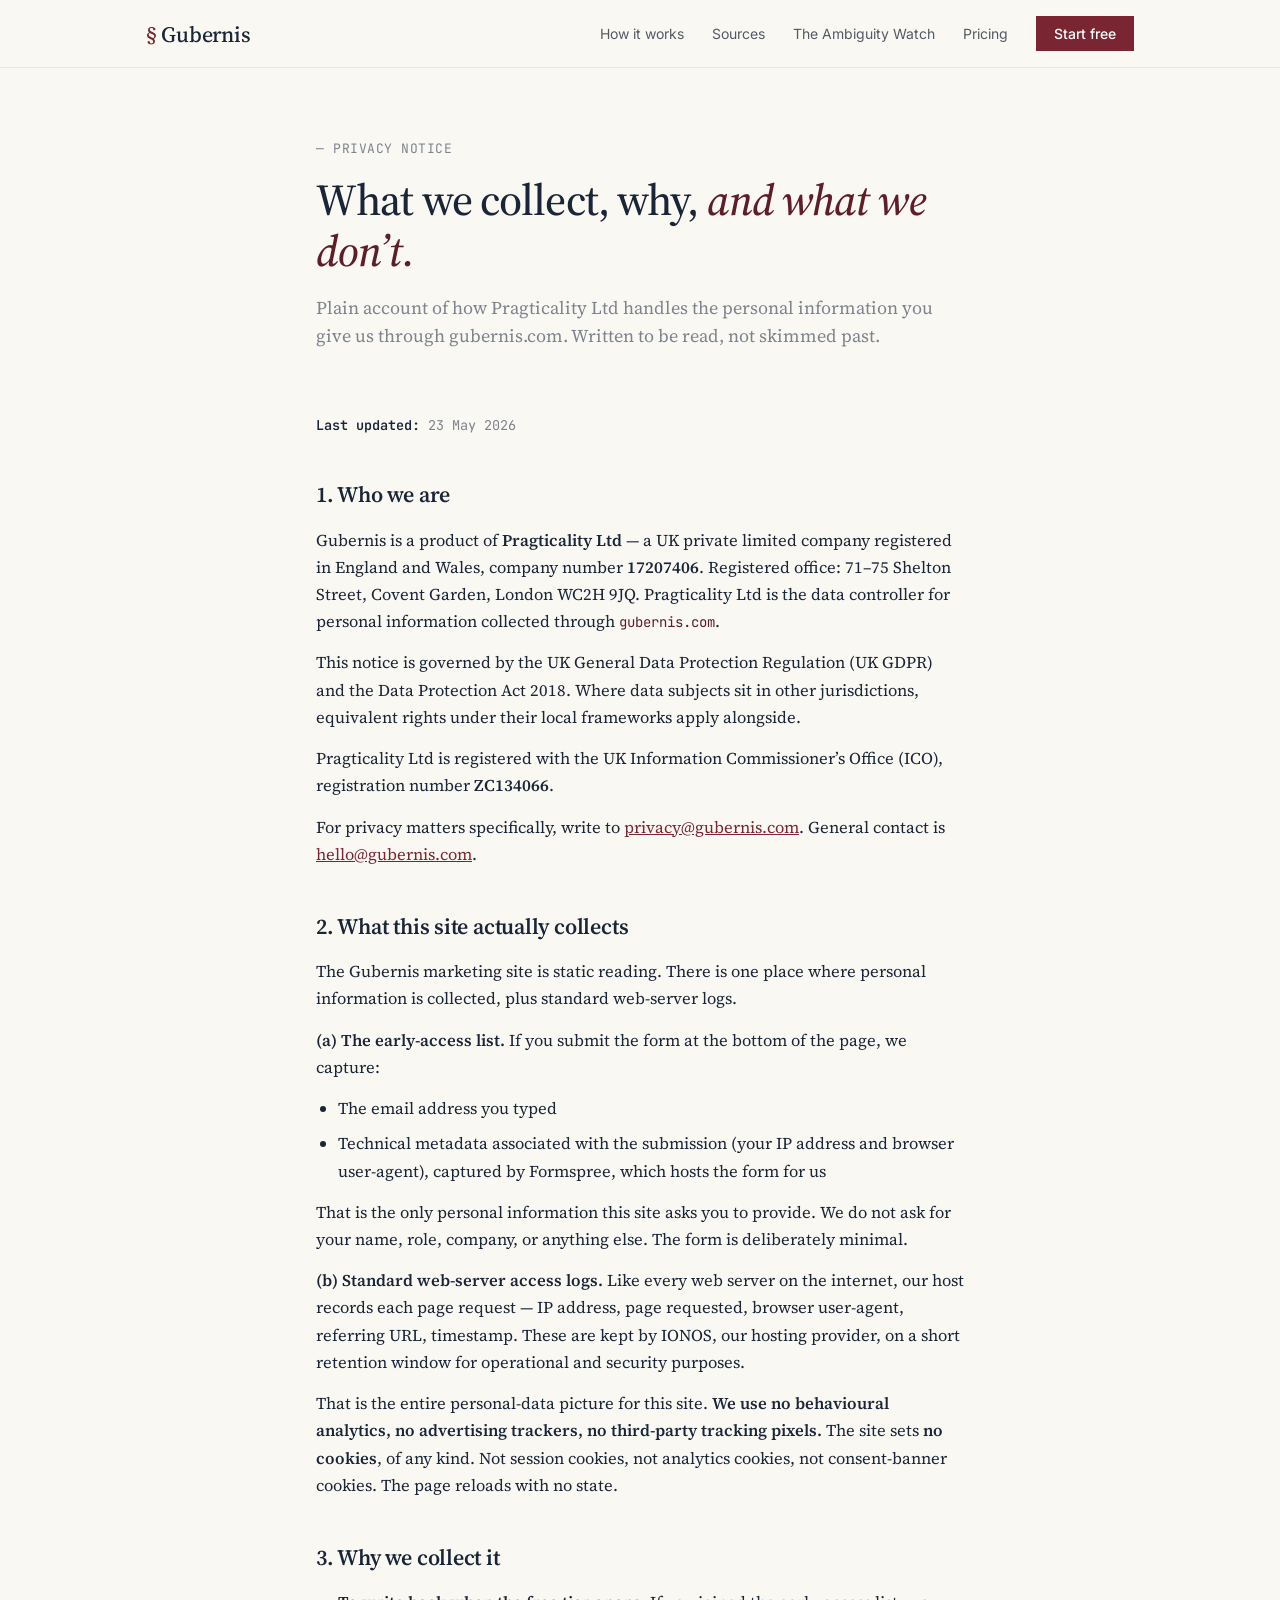
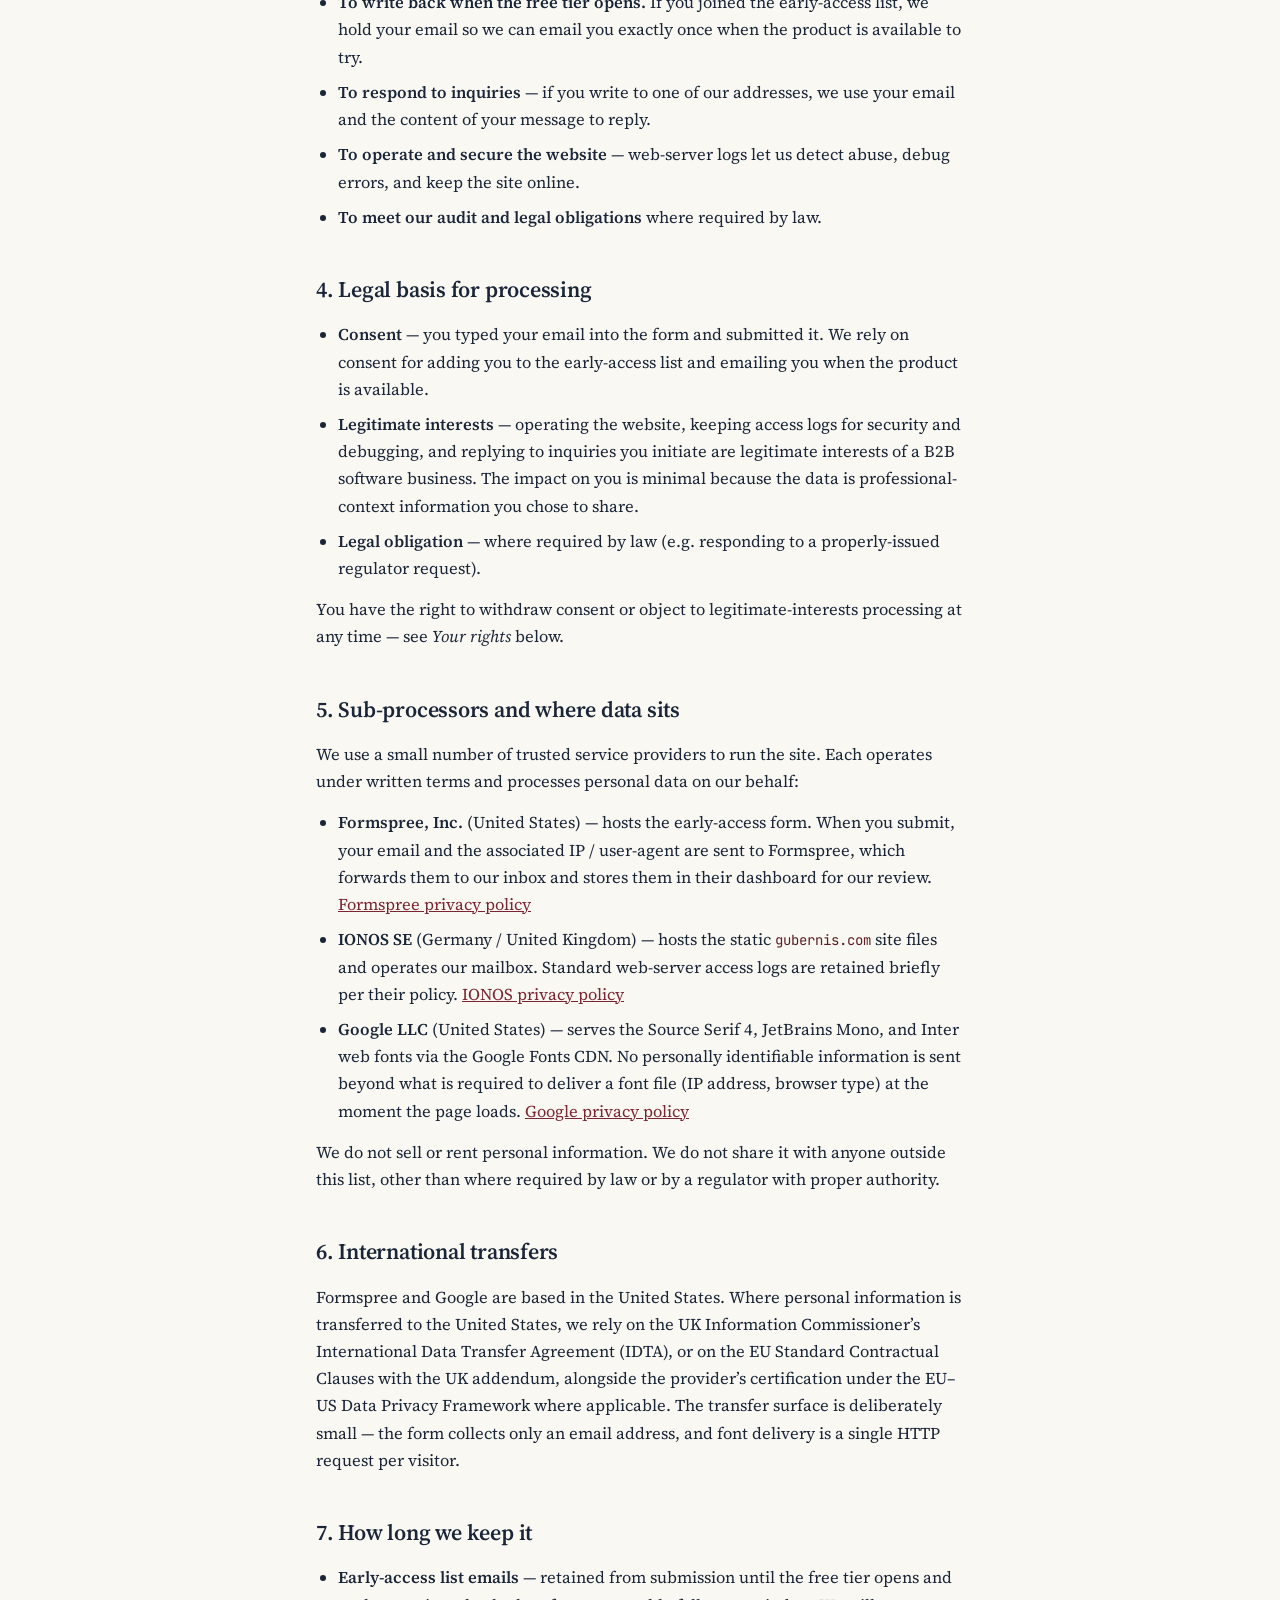
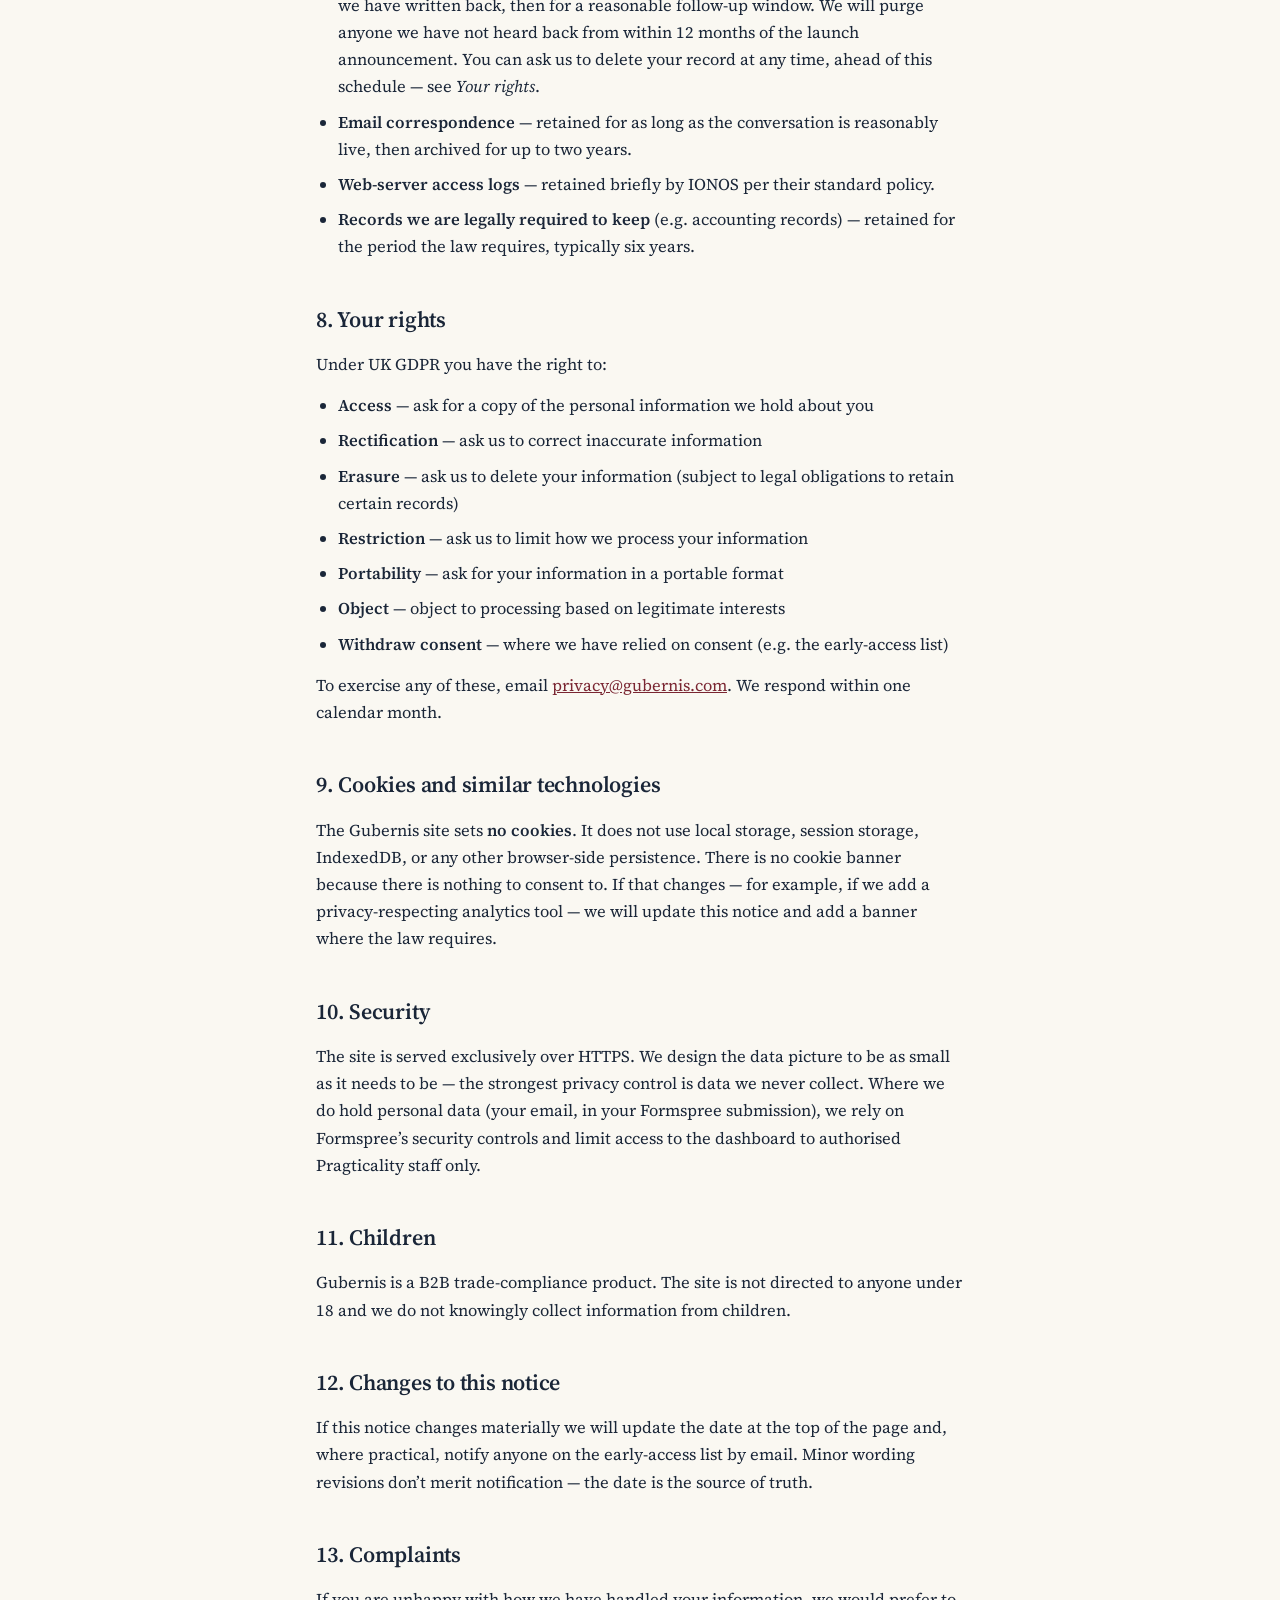
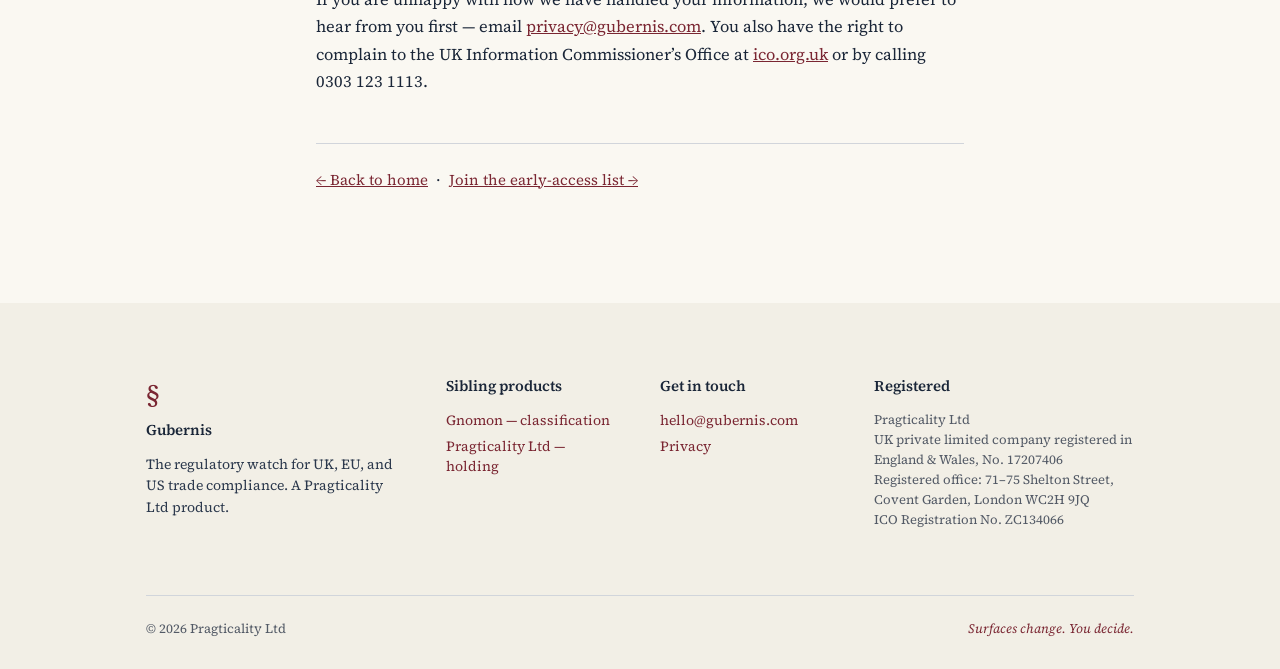
==== privacy/index.html @ 903a11b4 "privacy: ship UK GDPR privacy notice at /privacy/ Phase 1 of legal-docs work (Phase 2 = subscription" ====
<!DOCTYPE html>
<html lang="en-GB">
<head>
<meta charset="UTF-8" />
<meta name="viewport" content="width=device-width, initial-scale=1.0" />
<title>Privacy notice — Gubernis</title>
<meta name="description" content="How Pragticality Ltd handles the personal information you give us through gubernis.com. UK GDPR and Data Protection Act 2018." />
<meta name="theme-color" content="#FAF8F2" />
<meta name="robots" content="index, follow" />
<meta property="og:title" content="Privacy notice — Gubernis" />
<meta property="og:type" content="website" />
<meta property="og:url" content="https://gubernis.com/privacy/" />
<link rel="icon" type="image/svg+xml" href="/favicon.svg" />
<link rel="preconnect" href="https://fonts.googleapis.com">
<link rel="preconnect" href="https://fonts.gstatic.com" crossorigin>
<link href="https://fonts.googleapis.com/css2?family=Source+Serif+4:ital,opsz,wght@0,8..60,300;0,8..60,400;0,8..60,500;0,8..60,600;0,8..60,700;1,8..60,400&family=JetBrains+Mono:ital,wght@0,400;0,500;1,400&family=Inter:wght@400;500;600&display=swap" rel="stylesheet">
<link rel="stylesheet" href="/styles.css">
</head>

<body>

<header class="site-nav">
  <div class="container">
    <a href="/" class="wordmark"><span class="section-mark">§</span>Gubernis</a>
    <nav class="nav-links">
      <a href="/#how-it-works">How it works</a>
      <a href="/#sources">Sources</a>
      <a href="/#ambiguity-watch">The Ambiguity Watch</a>
      <a href="/#pricing">Pricing</a>
      <a href="/#sign-up" class="cta">Start free</a>
    </nav>
  </div>
</header>

<main>

<section class="legal-hero">
  <div class="container container-narrow">
    <div class="legal-eyebrow">— Privacy notice</div>
    <h1>What we collect, why, <em>and what we don&rsquo;t.</em></h1>
    <p class="legal-sub">Plain account of how Pragticality Ltd handles the personal information you give us through gubernis.com. Written to be read, not skimmed past.</p>
  </div>
</section>

<section class="legal-section">
  <div class="container container-narrow">
    <div class="legal-prose">

      <p class="legal-meta"><strong>Last updated:</strong> 23 May 2026</p>

      <h3>1. Who we are</h3>
      <p>Gubernis is a product of <strong>Pragticality Ltd</strong> &mdash; a UK private limited company registered in England and Wales, company number <strong>17207406</strong>. Registered office: 71&ndash;75 Shelton Street, Covent Garden, London WC2H 9JQ. Pragticality Ltd is the data controller for personal information collected through <code>gubernis.com</code>.</p>
      <p>This notice is governed by the UK General Data Protection Regulation (UK GDPR) and the Data Protection Act 2018. Where data subjects sit in other jurisdictions, equivalent rights under their local frameworks apply alongside.</p>
      <p>Pragticality Ltd is registered with the UK Information Commissioner&rsquo;s Office (ICO), registration number <strong>ZC134066</strong>.</p>
      <p>For privacy matters specifically, write to <a href="mailto:privacy@gubernis.com">privacy@gubernis.com</a>. General contact is <a href="mailto:hello@gubernis.com">hello@gubernis.com</a>.</p>

      <h3>2. What this site actually collects</h3>
      <p>The Gubernis marketing site is static reading. There is one place where personal information is collected, plus standard web-server logs.</p>

      <p><strong>(a) The early-access list.</strong> If you submit the form at the bottom of the page, we capture:</p>
      <ul>
        <li>The email address you typed</li>
        <li>Technical metadata associated with the submission (your IP address and browser user-agent), captured by Formspree, which hosts the form for us</li>
      </ul>
      <p>That is the only personal information this site asks you to provide. We do not ask for your name, role, company, or anything else. The form is deliberately minimal.</p>

      <p><strong>(b) Standard web-server access logs.</strong> Like every web server on the internet, our host records each page request &mdash; IP address, page requested, browser user-agent, referring URL, timestamp. These are kept by IONOS, our hosting provider, on a short retention window for operational and security purposes.</p>

      <p>That is the entire personal-data picture for this site. <strong>We use no behavioural analytics, no advertising trackers, no third-party tracking pixels.</strong> The site sets <strong>no cookies</strong>, of any kind. Not session cookies, not analytics cookies, not consent-banner cookies. The page reloads with no state.</p>

      <h3>3. Why we collect it</h3>
      <ul>
        <li><strong>To write back when the free tier opens.</strong> If you joined the early-access list, we hold your email so we can email you exactly once when the product is available to try.</li>
        <li><strong>To respond to inquiries</strong> &mdash; if you write to one of our addresses, we use your email and the content of your message to reply.</li>
        <li><strong>To operate and secure the website</strong> &mdash; web-server logs let us detect abuse, debug errors, and keep the site online.</li>
        <li><strong>To meet our audit and legal obligations</strong> where required by law.</li>
      </ul>

      <h3>4. Legal basis for processing</h3>
      <ul>
        <li><strong>Consent</strong> &mdash; you typed your email into the form and submitted it. We rely on consent for adding you to the early-access list and emailing you when the product is available.</li>
        <li><strong>Legitimate interests</strong> &mdash; operating the website, keeping access logs for security and debugging, and replying to inquiries you initiate are legitimate interests of a B2B software business. The impact on you is minimal because the data is professional-context information you chose to share.</li>
        <li><strong>Legal obligation</strong> &mdash; where required by law (e.g. responding to a properly-issued regulator request).</li>
      </ul>
      <p>You have the right to withdraw consent or object to legitimate-interests processing at any time &mdash; see <em>Your rights</em> below.</p>

      <h3>5. Sub-processors and where data sits</h3>
      <p>We use a small number of trusted service providers to run the site. Each operates under written terms and processes personal data on our behalf:</p>
      <ul>
        <li><strong>Formspree, Inc.</strong> (United States) &mdash; hosts the early-access form. When you submit, your email and the associated IP / user-agent are sent to Formspree, which forwards them to our inbox and stores them in their dashboard for our review. <a href="https://formspree.io/legal/privacy-policy/" target="_blank" rel="noopener">Formspree privacy policy</a></li>
        <li><strong>IONOS SE</strong> (Germany / United Kingdom) &mdash; hosts the static <code>gubernis.com</code> site files and operates our mailbox. Standard web-server access logs are retained briefly per their policy. <a href="https://www.ionos.co.uk/terms-gtc/privacy-policy/" target="_blank" rel="noopener">IONOS privacy policy</a></li>
        <li><strong>Google LLC</strong> (United States) &mdash; serves the Source Serif 4, JetBrains Mono, and Inter web fonts via the Google Fonts CDN. No personally identifiable information is sent beyond what is required to deliver a font file (IP address, browser type) at the moment the page loads. <a href="https://policies.google.com/privacy" target="_blank" rel="noopener">Google privacy policy</a></li>
      </ul>
      <p>We do not sell or rent personal information. We do not share it with anyone outside this list, other than where required by law or by a regulator with proper authority.</p>

      <h3>6. International transfers</h3>
      <p>Formspree and Google are based in the United States. Where personal information is transferred to the United States, we rely on the UK Information Commissioner&rsquo;s International Data Transfer Agreement (IDTA), or on the EU Standard Contractual Clauses with the UK addendum, alongside the provider&rsquo;s certification under the EU&ndash;US Data Privacy Framework where applicable. The transfer surface is deliberately small &mdash; the form collects only an email address, and font delivery is a single HTTP request per visitor.</p>

      <h3>7. How long we keep it</h3>
      <ul>
        <li><strong>Early-access list emails</strong> &mdash; retained from submission until the free tier opens and we have written back, then for a reasonable follow-up window. We will purge anyone we have not heard back from within 12 months of the launch announcement. You can ask us to delete your record at any time, ahead of this schedule &mdash; see <em>Your rights</em>.</li>
        <li><strong>Email correspondence</strong> &mdash; retained for as long as the conversation is reasonably live, then archived for up to two years.</li>
        <li><strong>Web-server access logs</strong> &mdash; retained briefly by IONOS per their standard policy.</li>
        <li><strong>Records we are legally required to keep</strong> (e.g. accounting records) &mdash; retained for the period the law requires, typically six years.</li>
      </ul>

      <h3>8. Your rights</h3>
      <p>Under UK GDPR you have the right to:</p>
      <ul>
        <li><strong>Access</strong> &mdash; ask for a copy of the personal information we hold about you</li>
        <li><strong>Rectification</strong> &mdash; ask us to correct inaccurate information</li>
        <li><strong>Erasure</strong> &mdash; ask us to delete your information (subject to legal obligations to retain certain records)</li>
        <li><strong>Restriction</strong> &mdash; ask us to limit how we process your information</li>
        <li><strong>Portability</strong> &mdash; ask for your information in a portable format</li>
        <li><strong>Object</strong> &mdash; object to processing based on legitimate interests</li>
        <li><strong>Withdraw consent</strong> &mdash; where we have relied on consent (e.g. the early-access list)</li>
      </ul>
      <p>To exercise any of these, email <a href="mailto:privacy@gubernis.com">privacy@gubernis.com</a>. We respond within one calendar month.</p>

      <h3>9. Cookies and similar technologies</h3>
      <p>The Gubernis site sets <strong>no cookies</strong>. It does not use local storage, session storage, IndexedDB, or any other browser-side persistence. There is no cookie banner because there is nothing to consent to. If that changes &mdash; for example, if we add a privacy-respecting analytics tool &mdash; we will update this notice and add a banner where the law requires.</p>

      <h3>10. Security</h3>
      <p>The site is served exclusively over HTTPS. We design the data picture to be as small as it needs to be &mdash; the strongest privacy control is data we never collect. Where we do hold personal data (your email, in your Formspree submission), we rely on Formspree&rsquo;s security controls and limit access to the dashboard to authorised Pragticality staff only.</p>

      <h3>11. Children</h3>
      <p>Gubernis is a B2B trade-compliance product. The site is not directed to anyone under 18 and we do not knowingly collect information from children.</p>

      <h3>12. Changes to this notice</h3>
      <p>If this notice changes materially we will update the date at the top of the page and, where practical, notify anyone on the early-access list by email. Minor wording revisions don&rsquo;t merit notification &mdash; the date is the source of truth.</p>

      <h3>13. Complaints</h3>
      <p>If you are unhappy with how we have handled your information, we would prefer to hear from you first &mdash; email <a href="mailto:privacy@gubernis.com">privacy@gubernis.com</a>. You also have the right to complain to the UK Information Commissioner&rsquo;s Office at <a href="https://ico.org.uk" target="_blank" rel="noopener">ico.org.uk</a> or by calling 0303 123 1113.</p>

      <p class="legal-back"><a href="/">&larr; Back to home</a> &nbsp;&middot;&nbsp; <a href="/#sign-up">Join the early-access list &rarr;</a></p>

    </div>
  </div>
</section>

</main>

<footer class="site-footer">
  <div class="container">
    <div class="footer-grid">
      <div>
        <div class="footer-mark">§</div>
        <h4>Gubernis</h4>
        <p>The regulatory watch for UK, EU, and US trade compliance. A Pragticality Ltd product.</p>
      </div>
      <div>
        <h4>Sibling products</h4>
        <a href="https://pragticality.com/ventures/#gnomon">Gnomon — classification</a>
        <a href="https://pragticality.com/">Pragticality Ltd — holding</a>
      </div>
      <div>
        <h4>Get in touch</h4>
        <a href="mailto:hello@gubernis.com">hello@gubernis.com</a>
        <a href="/privacy/">Privacy</a>
      </div>
      <div>
        <h4>Registered</h4>
        <p class="small">
          Pragticality Ltd<br/>
          UK private limited company registered in<br/>
          England &amp; Wales, No. 17207406<br/>
          Registered office: 71&ndash;75 Shelton Street,<br/>
          Covent Garden, London WC2H 9JQ<br/>
          ICO Registration No. ZC134066
        </p>
      </div>
    </div>
    <div class="footer-bottom">
      <span>&copy; 2026 Pragticality Ltd</span>
      <em>Surfaces change. You decide.</em>
    </div>
  </div>
</footer>

</body>
</html>
---- styles.css ----
/* ──────────────────────────────────────────────────────────────
   Gubernis — gubernis.com stylesheet
   Brand direction: pragticality-docs/gubernis/06_brand_direction.md
   Companion mockup: pragticality-docs/strategic_package/website/
                     gubernis-brand-direction.html
   ────────────────────────────────────────────────────────────── */

:root {
  --paper:        #FAF8F2;
  --paper-soft:   #F2EFE6;
  --paper-warm:   #FBFAF7;
  --ink:          #1A2638;
  --ink-soft:     #2B384C;
  --slate:        #535A66;
  --slate-soft:   #7D838F;
  --line:         #D1D5DB;
  --line-soft:    #E5E7EB;
  --oxblood:      #7A2632;
  --oxblood-deep: #5E1D27;
  --oxblood-soft: #F2DEE2;
  --oxblood-tint: #FAEFEF;
}

* { box-sizing: border-box; margin: 0; padding: 0; }
html { scroll-behavior: smooth; }
body {
  font-family: 'Source Serif 4', Georgia, serif;
  background: var(--paper);
  color: var(--ink);
  -webkit-font-smoothing: antialiased;
  text-rendering: optimizeLegibility;
  font-feature-settings: "kern" 1, "liga" 1;
}
a { color: var(--oxblood); text-decoration: none; }

.container {
  max-width: 1100px;
  margin: 0 auto;
  padding: 0 56px;
}
.container-narrow {
  max-width: 760px;
  margin: 0 auto;
}

/* The § mark — used in every wordmark */
.section-mark {
  color: var(--oxblood);
  font-weight: 500;
  font-style: normal;
  display: inline-block;
  margin-right: 0.18em;
  font-feature-settings: normal;
}

/* ────────────────────────────────────────────
   Site nav
   ──────────────────────────────────────────── */
.site-nav {
  border-bottom: 1px solid var(--line-soft);
  background: var(--paper);
  position: sticky;
  top: 0;
  z-index: 10;
  backdrop-filter: blur(8px);
  background: rgba(250, 248, 242, 0.95);
}
.site-nav .container {
  display: flex;
  justify-content: space-between;
  align-items: center;
  padding: 16px 56px;
}
.site-nav .wordmark {
  font-family: 'Source Serif 4', serif;
  font-size: 22px;
  font-weight: 500;
  color: var(--ink);
  letter-spacing: -0.005em;
}
.site-nav .nav-links {
  display: flex;
  gap: 28px;
  align-items: center;
  font-family: 'Inter', sans-serif;
  font-size: 14px;
}
.site-nav .nav-links a {
  color: var(--slate);
  transition: color 0.15s ease;
}
.site-nav .nav-links a:hover { color: var(--ink); }
.site-nav .nav-links a.cta {
  background: var(--oxblood);
  color: #FFFFFF;
  padding: 9px 18px;
  font-weight: 500;
  border-radius: 0;
}
.site-nav .nav-links a.cta:hover {
  background: var(--oxblood-deep);
  color: #FFFFFF;
}

/* ────────────────────────────────────────────
   Hero
   ──────────────────────────────────────────── */
.hero {
  padding: 72px 0 48px;
  text-align: center;
}
.hero .badge {
  display: inline-block;
  font-family: 'JetBrains Mono', monospace;
  font-size: 11px;
  color: var(--slate);
  background: var(--paper-warm);
  padding: 6px 14px;
  border: 1px solid var(--line-soft);
  border-radius: 100px;
  letter-spacing: 0.06em;
  text-transform: uppercase;
  margin-bottom: 24px;
}
.hero h1 {
  font-family: 'Source Serif 4', serif;
  font-size: 60px;
  font-weight: 400;
  line-height: 1.05;
  letter-spacing: -0.02em;
  color: var(--ink);
  margin-bottom: 22px;
}
.hero .lead {
  font-family: 'Source Serif 4', serif;
  font-size: 21px;
  font-style: italic;
  line-height: 1.4;
  color: var(--oxblood);
  margin-bottom: 32px;
  max-width: 620px;
  margin-left: auto;
  margin-right: auto;
}
.hero .cta-row {
  display: flex;
  gap: 14px;
  justify-content: center;
}

/* Buttons (shared) */
.button {
  font-family: 'Inter', sans-serif;
  font-size: 13.5px;
  font-weight: 500;
  padding: 13px 26px;
  text-decoration: none;
  letter-spacing: 0.02em;
  display: inline-block;
  transition: background 0.15s ease, border-color 0.15s ease;
}
.button.primary-btn {
  background: var(--oxblood);
  color: #FFFFFF;
}
.button.primary-btn:hover { background: var(--oxblood-deep); }
.button.secondary-btn {
  background: transparent;
  color: var(--ink);
  border: 1px solid var(--line);
}
.button.secondary-btn:hover { border-color: var(--ink); }

/* ────────────────────────────────────────────
   The Watch — live ledger
   ──────────────────────────────────────────── */
.watch-section {
  padding: 0 0 96px;
}
.ledger {
  max-width: 980px;
  margin: 0 auto;
  padding: 28px 32px 8px;
  background: var(--paper-warm);
  border: 1px solid var(--line-soft);
  border-top: 3px solid var(--ink);
}
.ledger-label {
  font-family: 'JetBrains Mono', monospace;
  font-size: 11px;
  color: var(--slate);
  text-transform: uppercase;
  letter-spacing: 0.06em;
  margin-bottom: 22px;
  padding-bottom: 14px;
  border-bottom: 1px solid var(--line-soft);
}
.ledger-label .ledger-time {
  color: var(--oxblood);
  text-transform: none;
  letter-spacing: 0.02em;
}
.ledger-grid {
  display: grid;
  grid-template-columns: repeat(5, 1fr);
  gap: 0;
}
.ledger-cell {
  text-align: center;
  padding: 18px 12px;
  border-right: 1px solid var(--line-soft);
}
.ledger-cell:last-child { border-right: 0; }
.ledger-cell.oxblood {
  background: var(--oxblood-tint);
}
.ledger-number {
  font-family: 'JetBrains Mono', monospace;
  font-size: 42px;
  font-weight: 500;
  color: var(--ink);
  line-height: 1;
  margin-bottom: 10px;
  letter-spacing: -0.02em;
}
.ledger-cell.oxblood .ledger-number {
  color: var(--oxblood);
}
.ledger-caption {
  font-family: 'Source Serif 4', serif;
  font-size: 12px;
  color: var(--slate);
  line-height: 1.35;
}
.ledger-cell.oxblood .ledger-caption {
  color: var(--oxblood-deep);
  font-weight: 500;
}

/* ────────────────────────────────────────────
   The Ambiguity Watch — feature section
   ──────────────────────────────────────────── */
.ambiguity-section {
  background: var(--ink);
  color: var(--paper);
  padding: 96px 56px 100px;
}
.ambiguity-section .container-narrow {
  max-width: 760px;
  padding: 0;
}
.ambiguity-section .section-label {
  font-family: 'JetBrains Mono', monospace;
  font-size: 11px;
  color: #E0AAB0;
  text-transform: uppercase;
  letter-spacing: 0.08em;
  margin-bottom: 22px;
}
.ambiguity-section h2 {
  font-family: 'Source Serif 4', serif;
  font-size: 44px;
  font-weight: 400;
  line-height: 1.15;
  color: var(--paper);
  margin-bottom: 32px;
  letter-spacing: -0.015em;
}
.ambiguity-section h2 em {
  color: #E0AAB0;
  font-style: italic;
}
.ambiguity-body {
  font-family: 'Source Serif 4', serif;
  font-size: 18px;
  line-height: 1.65;
  color: #C8CDD7;
}
.ambiguity-body p { margin-bottom: 18px; }
.ambiguity-body strong {
  color: var(--paper);
  font-weight: 500;
}
.ambiguity-body em {
  color: #E0AAB0;
  font-style: italic;
}
.ambiguity-body .watch-name {
  color: var(--paper);
  font-weight: 600;
  font-style: italic;
}
.ambiguity-body .closer {
  font-family: 'Source Serif 4', serif;
  font-size: 22px;
  font-style: italic;
  color: var(--paper);
  margin-top: 40px;
  padding-top: 32px;
  border-top: 1px solid rgba(255, 255, 255, 0.12);
  line-height: 1.5;
}

/* ────────────────────────────────────────────
   Intro — what Gubernis does (with ontology)
   ──────────────────────────────────────────── */
.intro-section {
  padding: 96px 0 96px;
}
.intro-section .section-label {
  font-family: 'JetBrains Mono', monospace;
  font-size: 11px;
  color: var(--oxblood);
  text-transform: uppercase;
  letter-spacing: 0.06em;
  margin-bottom: 18px;
  text-align: center;
}
.intro-section h2 {
  font-family: 'Source Serif 4', serif;
  font-size: 36px;
  font-weight: 500;
  line-height: 1.2;
  color: var(--ink);
  margin-bottom: 32px;
  letter-spacing: -0.01em;
  text-align: center;
}
.intro-body {
  font-family: 'Source Serif 4', serif;
  font-size: 18px;
  line-height: 1.65;
  color: var(--ink-soft);
}
.intro-body p { margin-bottom: 20px; }
.intro-body strong {
  font-weight: 600;
  color: var(--ink);
}
.intro-body .ontology-callout {
  display: block;
  margin: 32px 0;
  padding: 22px 26px;
  background: var(--paper-warm);
  border-left: 3px solid var(--oxblood);
  font-size: 17px;
  line-height: 1.55;
}

/* ────────────────────────────────────────────
   What changed this week — cards
   ──────────────────────────────────────────── */
.changed-section {
  padding: 0 0 96px;
}
.changed-section .section-head {
  text-align: center;
  margin-bottom: 56px;
}
.changed-section .section-label {
  font-family: 'JetBrains Mono', monospace;
  font-size: 11px;
  color: var(--oxblood);
  text-transform: uppercase;
  letter-spacing: 0.06em;
  margin-bottom: 18px;
}
.changed-section h2 {
  font-family: 'Source Serif 4', serif;
  font-size: 36px;
  font-weight: 500;
  line-height: 1.2;
  color: var(--ink);
  letter-spacing: -0.01em;
}

.featured-grid {
  display: grid;
  grid-template-columns: repeat(3, 1fr);
  gap: 24px;
}
.card {
  background: var(--paper-warm);
  border: 1px solid var(--line-soft);
  padding: 28px 26px;
}
.card .ts {
  font-family: 'JetBrains Mono', monospace;
  font-size: 10.5px;
  color: var(--slate);
  margin-bottom: 12px;
  letter-spacing: 0.04em;
  text-transform: uppercase;
}
.card .id {
  font-family: 'JetBrains Mono', monospace;
  font-size: 11px;
  color: var(--oxblood);
  font-weight: 500;
  margin-bottom: 12px;
}
.card-title {
  font-family: 'Source Serif 4', serif;
  font-size: 17px;
  font-weight: 500;
  color: var(--ink);
  line-height: 1.35;
  margin-bottom: 14px;
}
.card-summary {
  font-family: 'Source Serif 4', serif;
  font-size: 14px;
  color: var(--slate);
  line-height: 1.55;
  margin-bottom: 18px;
}
.card-tags {
  font-family: 'JetBrains Mono', monospace;
  font-size: 10.5px;
  text-transform: uppercase;
  letter-spacing: 0.06em;
  display: flex;
  gap: 12px;
  flex-wrap: wrap;
}
.card .tag {
  color: var(--slate-soft);
}
.card .tag.sev {
  color: var(--oxblood);
  font-weight: 500;
}
.card.ambiguous {
  border-color: var(--oxblood-soft);
  background: var(--oxblood-tint);
}
.card.ambiguous .watch-flag {
  display: inline-block;
  font-family: 'JetBrains Mono', monospace;
  font-size: 10.5px;
  color: var(--oxblood);
  background: var(--paper);
  padding: 4px 10px;
  text-transform: uppercase;
  letter-spacing: 0.06em;
  margin-bottom: 14px;
  border: 1px solid var(--oxblood-soft);
}

/* ────────────────────────────────────────────
   Sources bar
   ──────────────────────────────────────────── */
.sources-section {
  padding: 0 0 96px;
}
.sources-bar {
  text-align: center;
  padding: 48px 32px;
  background: var(--paper-warm);
  border: 1px solid var(--line-soft);
}
.sources-bar .section-label {
  font-family: 'JetBrains Mono', monospace;
  font-size: 11px;
  color: var(--slate);
  text-transform: uppercase;
  letter-spacing: 0.06em;
  margin-bottom: 24px;
}
.sources-row {
  display: flex;
  justify-content: center;
  gap: 36px;
  flex-wrap: wrap;
}
.source {
  text-align: center;
}
.source-name {
  font-family: 'Source Serif 4', serif;
  font-size: 15px;
  color: var(--ink);
  font-weight: 500;
}
.source-sub {
  font-family: 'JetBrains Mono', monospace;
  font-size: 10.5px;
  color: var(--slate);
  margin-top: 4px;
  letter-spacing: 0.04em;
  text-transform: uppercase;
}

/* ────────────────────────────────────────────
   Pricing
   ──────────────────────────────────────────── */
.pricing-section {
  padding: 0 0 96px;
}
.pricing-section .section-head {
  text-align: center;
  margin-bottom: 56px;
}
.pricing-section h2 {
  font-family: 'Source Serif 4', serif;
  font-size: 36px;
  font-weight: 500;
  color: var(--ink);
  margin-bottom: 12px;
  letter-spacing: -0.01em;
}
.pricing-section .subhead {
  font-family: 'Source Serif 4', serif;
  font-size: 17px;
  color: var(--slate);
  max-width: 560px;
  margin: 0 auto;
  line-height: 1.55;
}
.pricing-grid {
  display: grid;
  grid-template-columns: repeat(4, 1fr);
  gap: 16px;
}
.pricing-grid-five {
  grid-template-columns: repeat(5, 1fr);
  gap: 12px;
}
.pricing-grid-five .tier { padding: 24px 16px; }
.pricing-grid-five .tier-name { font-size: 16px; }
.pricing-grid-five .tier-price { font-size: 24px; }
.pricing-grid-five .tier-unit { font-size: 12px; }
.pricing-grid-five .tier-for { font-size: 12px; line-height: 1.35; }
.pricing-grid-five .tier-list { font-size: 12.5px; }
.pricing-grid-five .tier-cta { font-size: 12px; padding: 10px 14px; }
.pricing-grid-five .tier.recommended::before {
  font-size: 9px;
  padding: 2px 8px;
  left: 16px;
}
.pricing-footnote {
  text-align: center;
  margin-top: 28px;
  font-family: 'Source Serif 4', serif;
  font-size: 13.5px;
  color: var(--slate);
  line-height: 1.5;
  max-width: 720px;
  margin-left: auto;
  margin-right: auto;
}
.pricing-footnote a {
  color: var(--oxblood);
  border-bottom: 1px solid rgba(122, 38, 50, 0.3);
}
.tier {
  border: 1px solid var(--line-soft);
  padding: 28px 22px;
  background: var(--paper-warm);
  display: flex;
  flex-direction: column;
}
.tier.recommended {
  border: 2px solid var(--oxblood);
  background: var(--paper);
  position: relative;
}
.tier.recommended::before {
  content: "RECOMMENDED";
  position: absolute;
  top: -10px;
  left: 22px;
  background: var(--oxblood);
  color: #FFFFFF;
  font-family: 'JetBrains Mono', monospace;
  font-size: 9.5px;
  font-weight: 500;
  padding: 3px 10px;
  letter-spacing: 0.06em;
}
.tier-name {
  font-family: 'Source Serif 4', serif;
  font-size: 18px;
  font-weight: 600;
  color: var(--ink);
  margin-bottom: 6px;
}
.tier-price {
  font-family: 'Source Serif 4', serif;
  font-size: 28px;
  font-weight: 400;
  color: var(--ink);
  margin-bottom: 4px;
}
.tier-unit {
  font-size: 13px;
  color: var(--slate);
}
.tier-for {
  font-family: 'Source Serif 4', serif;
  font-size: 13px;
  font-style: italic;
  color: var(--slate);
  margin-bottom: 18px;
  line-height: 1.4;
}
.tier-list {
  list-style: none;
  padding: 0;
  margin: 0 0 22px 0;
  font-family: 'Source Serif 4', serif;
  font-size: 13.5px;
  color: var(--ink-soft);
  line-height: 1.55;
  flex: 1;
}
.tier-list li {
  padding: 5px 0;
  border-bottom: 1px dotted var(--line-soft);
}
.tier-list li:last-child { border-bottom: 0; }
.tier-list li.highlight {
  color: var(--oxblood-deep);
  font-weight: 500;
}
.tier-list li.highlight::before {
  content: "§ ";
  color: var(--oxblood);
  font-weight: 600;
}
.tier-cta {
  display: block;
  text-align: center;
  font-family: 'Inter', sans-serif;
  font-size: 13px;
  font-weight: 500;
  padding: 12px 18px;
  background: transparent;
  color: var(--ink);
  border: 1px solid var(--line);
  letter-spacing: 0.02em;
  margin-top: auto;
  transition: border-color 0.15s ease;
}
.tier-cta:hover { border-color: var(--ink); }
.tier-cta.primary-cta {
  background: var(--oxblood);
  color: #FFFFFF;
  border-color: var(--oxblood);
}
.tier-cta.primary-cta:hover {
  background: var(--oxblood-deep);
  border-color: var(--oxblood-deep);
}

/* ────────────────────────────────────────────
   Final CTA
   ──────────────────────────────────────────── */
.final-cta {
  text-align: center;
  padding: 80px 32px 96px;
  background: var(--paper-warm);
  border-top: 1px solid var(--line-soft);
  border-bottom: 1px solid var(--line-soft);
}
.final-cta h2 {
  font-family: 'Source Serif 4', serif;
  font-size: 44px;
  font-weight: 400;
  color: var(--ink);
  margin-bottom: 14px;
  line-height: 1.1;
  letter-spacing: -0.015em;
}
.final-cta p {
  font-family: 'Source Serif 4', serif;
  font-size: 18px;
  color: var(--slate);
  margin-bottom: 32px;
  max-width: 520px;
  margin-left: auto;
  margin-right: auto;
  line-height: 1.55;
}
.final-cta .cta-row {
  display: flex;
  gap: 14px;
  justify-content: center;
  margin-bottom: 22px;
}
.final-cta .cta-note {
  font-size: 14px;
  color: var(--slate-soft);
  max-width: 480px;
  margin: 0 auto;
}
.final-cta .cta-note em { color: var(--oxblood-deep); font-style: italic; font-weight: 500; }
.final-cta .cta-note + .cta-note { margin-top: 12px; font-size: 13px; }
.final-cta .cta-note a { color: var(--ink); text-decoration: underline; }

/* Early-access signup form */
.signup-form {
  display: flex;
  gap: 10px;
  justify-content: center;
  max-width: 520px;
  margin: 0 auto 22px;
  flex-wrap: wrap;
}
.signup-form input[type="email"] {
  flex: 1 1 280px;
  font-family: 'Inter', sans-serif;
  font-size: 14px;
  padding: 12px 14px;
  border: 1px solid var(--line);
  background: #FFFFFF;
  color: var(--ink);
  letter-spacing: 0.01em;
}
.signup-form input[type="email"]:focus {
  outline: none;
  border-color: var(--oxblood);
}
.signup-form .button { padding: 12px 22px; cursor: pointer; border: 0; font-family: 'Inter', sans-serif; }
/* Screen-reader-only utility */
.visually-hidden {
  position: absolute;
  width: 1px; height: 1px;
  padding: 0; margin: -1px;
  overflow: hidden;
  clip: rect(0 0 0 0); white-space: nowrap; border: 0;
}

/* ────────────────────────────────────────────
   Footer
   ──────────────────────────────────────────── */
.site-footer {
  background: var(--paper-soft);
  padding: 72px 0 32px;
  margin-top: 0;
}
.footer-grid {
  display: grid;
  grid-template-columns: 1.5fr 1fr 1fr 1.5fr;
  gap: 40px;
  margin-bottom: 56px;
}
.site-footer h4 {
  font-family: 'Source Serif 4', serif;
  font-size: 15px;
  font-weight: 600;
  color: var(--ink);
  margin-bottom: 14px;
}
.site-footer p {
  font-family: 'Source Serif 4', serif;
  font-size: 14px;
  color: var(--ink-soft);
  line-height: 1.55;
  margin-bottom: 8px;
}
.site-footer p.small {
  font-size: 13px;
  color: var(--slate);
}
.site-footer a {
  font-family: 'Source Serif 4', serif;
  font-size: 14px;
  color: var(--oxblood);
  display: block;
  margin-bottom: 6px;
}
.footer-mark {
  font-family: 'Source Serif 4', serif;
  font-size: 28px;
  color: var(--oxblood);
  font-weight: 500;
  margin-bottom: 6px;
}
.footer-bottom {
  display: flex;
  justify-content: space-between;
  padding-top: 24px;
  border-top: 1px solid var(--line);
  font-family: 'Source Serif 4', serif;
  font-size: 13px;
  color: var(--slate);
}
.footer-bottom em { color: var(--oxblood); font-style: italic; }

/* ────────────────────────────────────────────
   Responsive
   ──────────────────────────────────────────── */
@media (max-width: 900px) {
  .container { padding: 0 28px; }
  .site-nav .container { padding: 14px 28px; }
  .site-nav .nav-links { gap: 18px; font-size: 13px; }
  .site-nav .nav-links a:not(.cta) { display: none; }

  .hero { padding: 48px 0 32px; }
  .hero h1 { font-size: 42px; }
  .hero .lead { font-size: 18px; }
  .hero .cta-row { flex-direction: column; align-items: center; }

  .ledger { padding: 22px 18px 4px; }
  .ledger-grid {
    grid-template-columns: repeat(2, 1fr);
  }
  .ledger-cell {
    border-right: 0;
    border-bottom: 1px solid var(--line-soft);
    padding: 14px 8px;
  }
  .ledger-number { font-size: 36px; }

  .ambiguity-section { padding: 64px 28px; }
  .ambiguity-section h2 { font-size: 32px; }
  .ambiguity-body .closer { font-size: 18px; }

  .intro-section { padding: 64px 0; }
  .intro-section h2 { font-size: 28px; }

  .featured-grid,
  .pricing-grid,
  .pricing-grid-five { grid-template-columns: 1fr; }

  .sources-row { gap: 24px; }

  .final-cta { padding: 56px 24px 72px; }
  .final-cta h2 { font-size: 32px; }
  .final-cta .cta-row { flex-direction: column; align-items: center; }

  .footer-grid {
    grid-template-columns: 1fr;
    gap: 28px;
  }
  .footer-bottom {
    flex-direction: column;
    gap: 8px;
    text-align: center;
  }
}

/* ────────────────────────────────────────────
   Legal pages (privacy, terms)
   Long-form content with numbered sections.
   ──────────────────────────────────────────── */
.legal-hero {
  background: var(--paper);
  padding: 72px 0 32px;
}
.legal-hero .legal-eyebrow {
  font-family: 'JetBrains Mono', monospace;
  font-size: 13px;
  color: var(--slate-soft);
  letter-spacing: 0.04em;
  text-transform: uppercase;
  margin-bottom: 18px;
}
.legal-hero h1 {
  font-family: 'Source Serif 4', serif;
  font-size: 44px;
  line-height: 1.15;
  font-weight: 500;
  letter-spacing: -0.02em;
  margin: 0 0 18px;
}
.legal-hero h1 em {
  font-style: italic;
  color: var(--oxblood-deep);
}
.legal-hero .legal-sub {
  font-family: 'Source Serif 4', serif;
  font-size: 18px;
  line-height: 1.55;
  color: var(--slate-soft);
  max-width: 620px;
}

.legal-section {
  background: var(--paper);
  padding: 32px 0 96px;
}
.legal-prose {
  font-family: 'Source Serif 4', serif;
  font-size: 16.5px;
  line-height: 1.65;
  color: var(--ink);
  max-width: 720px;
}
.legal-prose .legal-meta {
  font-family: 'JetBrains Mono', monospace;
  font-size: 13.5px;
  color: var(--slate-soft);
  margin: 0 0 40px;
}
.legal-prose h3 {
  font-family: 'Source Serif 4', serif;
  font-size: 22px;
  font-weight: 600;
  letter-spacing: -0.01em;
  margin: 40px 0 14px;
}
.legal-prose p {
  margin: 0 0 14px;
}
.legal-prose ul {
  margin: 0 0 14px;
  padding-left: 22px;
}
.legal-prose li {
  margin-bottom: 8px;
}
.legal-prose strong {
  font-weight: 600;
  color: var(--ink);
}
.legal-prose em {
  font-style: italic;
}
.legal-prose code {
  font-family: 'JetBrains Mono', monospace;
  font-size: 14px;
  color: var(--oxblood-deep);
}
.legal-prose a {
  color: var(--oxblood);
  text-decoration: underline;
}
.legal-prose a:hover {
  color: var(--oxblood-deep);
}
.legal-prose .legal-back {
  margin-top: 48px;
  padding-top: 24px;
  border-top: 1px solid var(--line);
  font-size: 15px;
}

@media (max-width: 720px) {
  .legal-hero { padding: 56px 0 24px; }
  .legal-hero h1 { font-size: 32px; }
  .legal-section { padding: 24px 0 64px; }
  .legal-prose { font-size: 16px; }
  .legal-prose h3 { font-size: 19px; margin-top: 32px; }
}
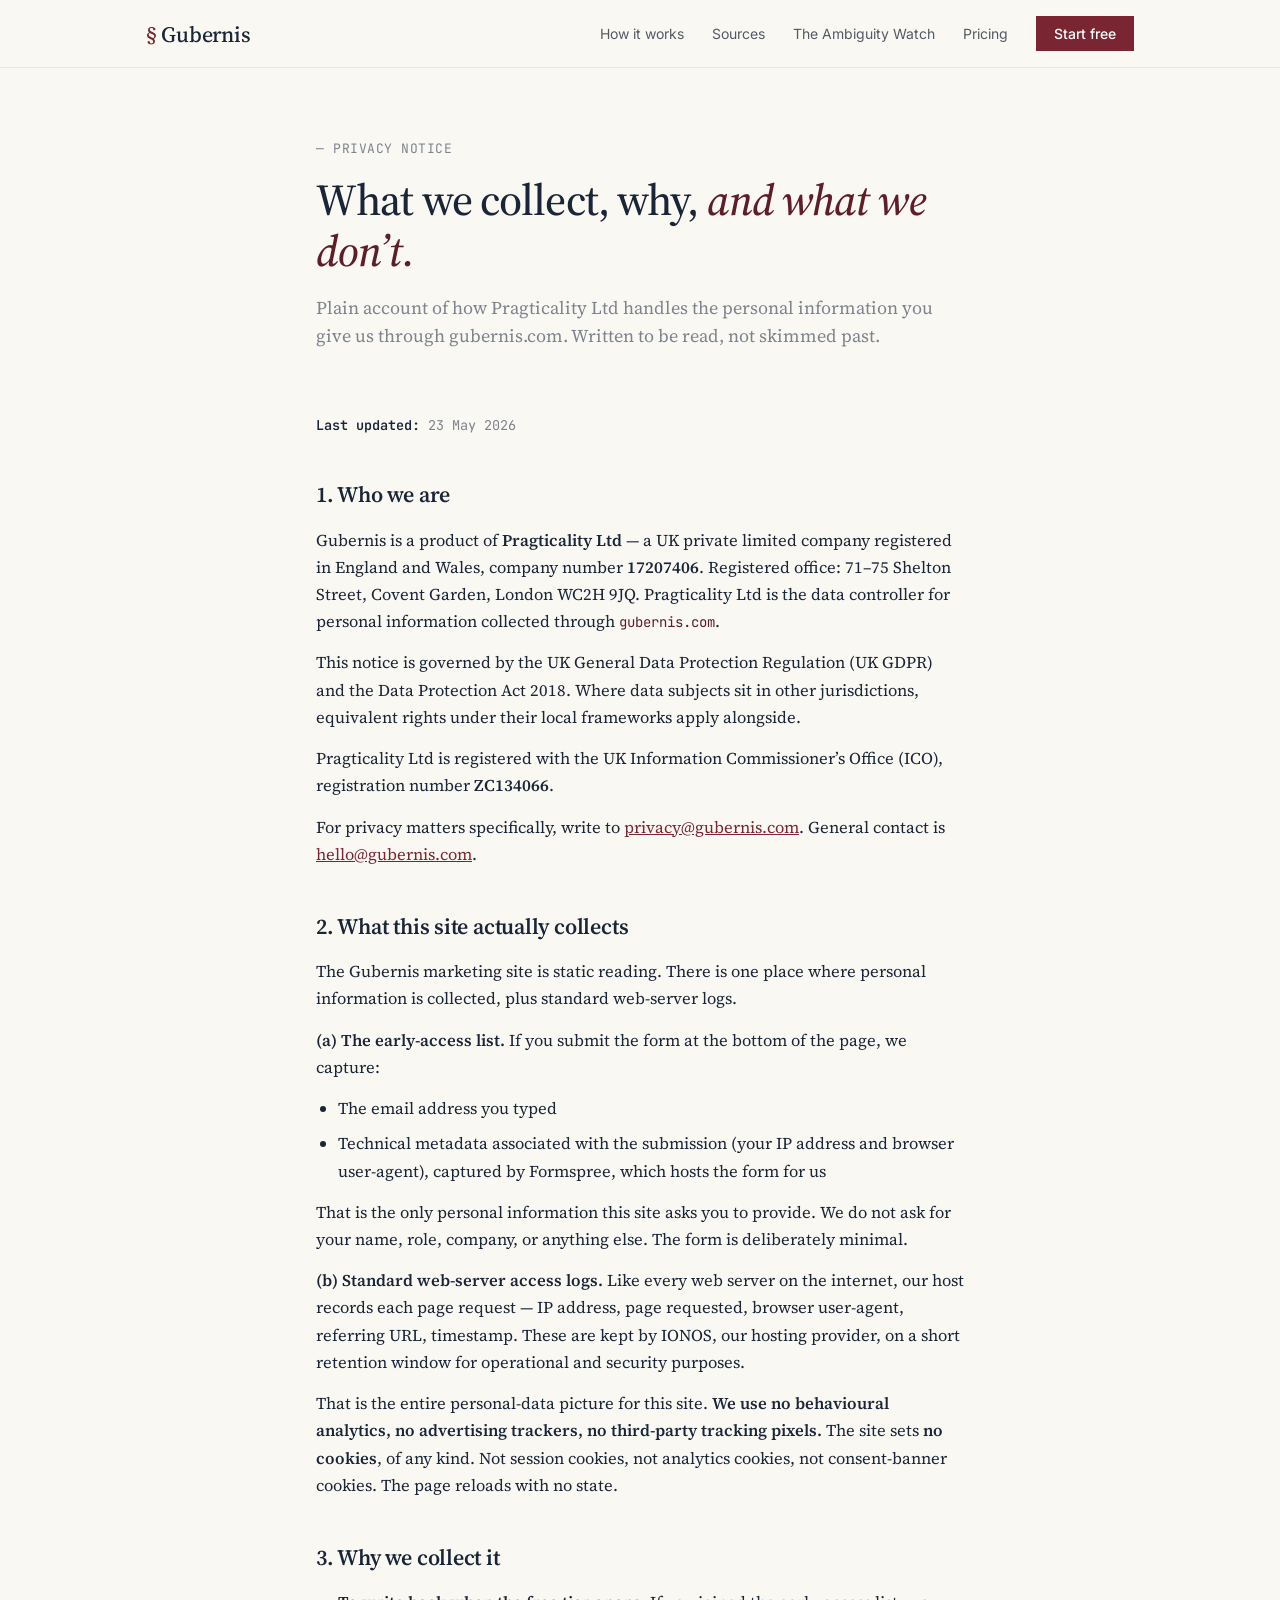
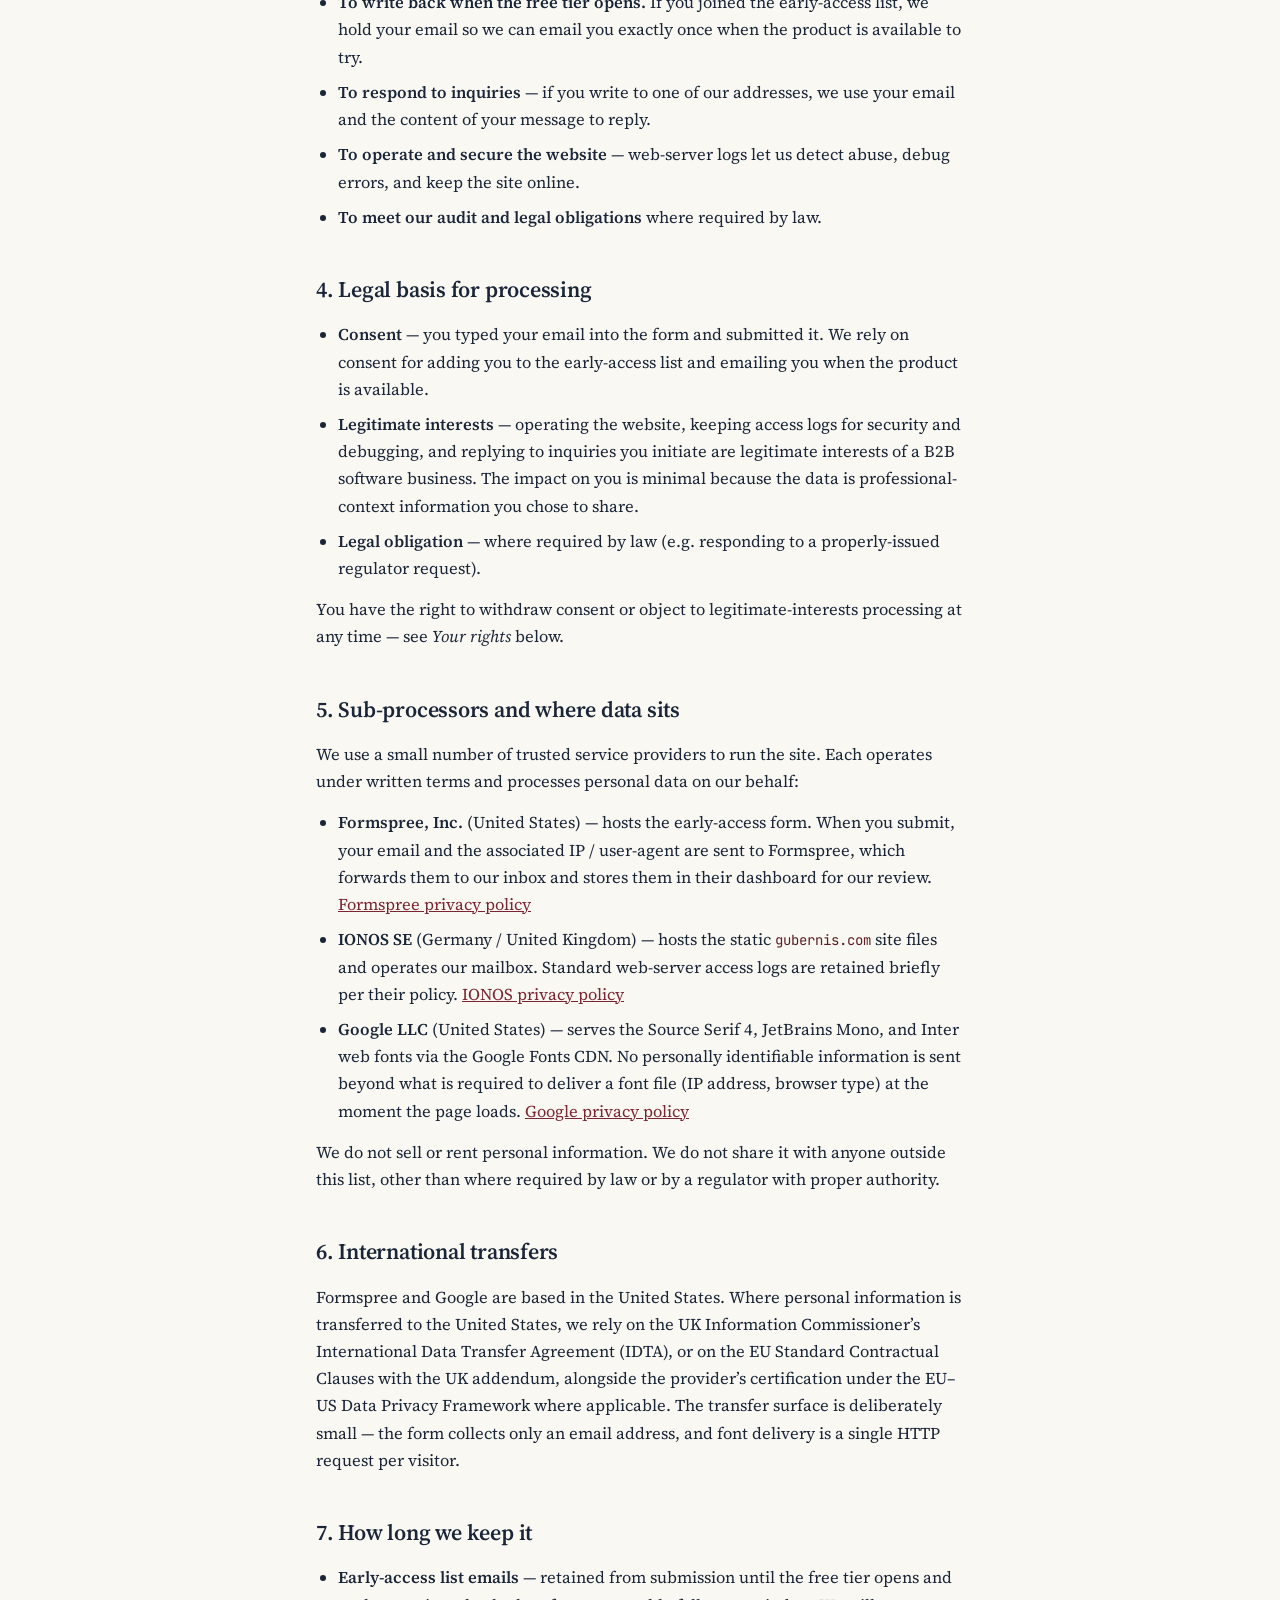
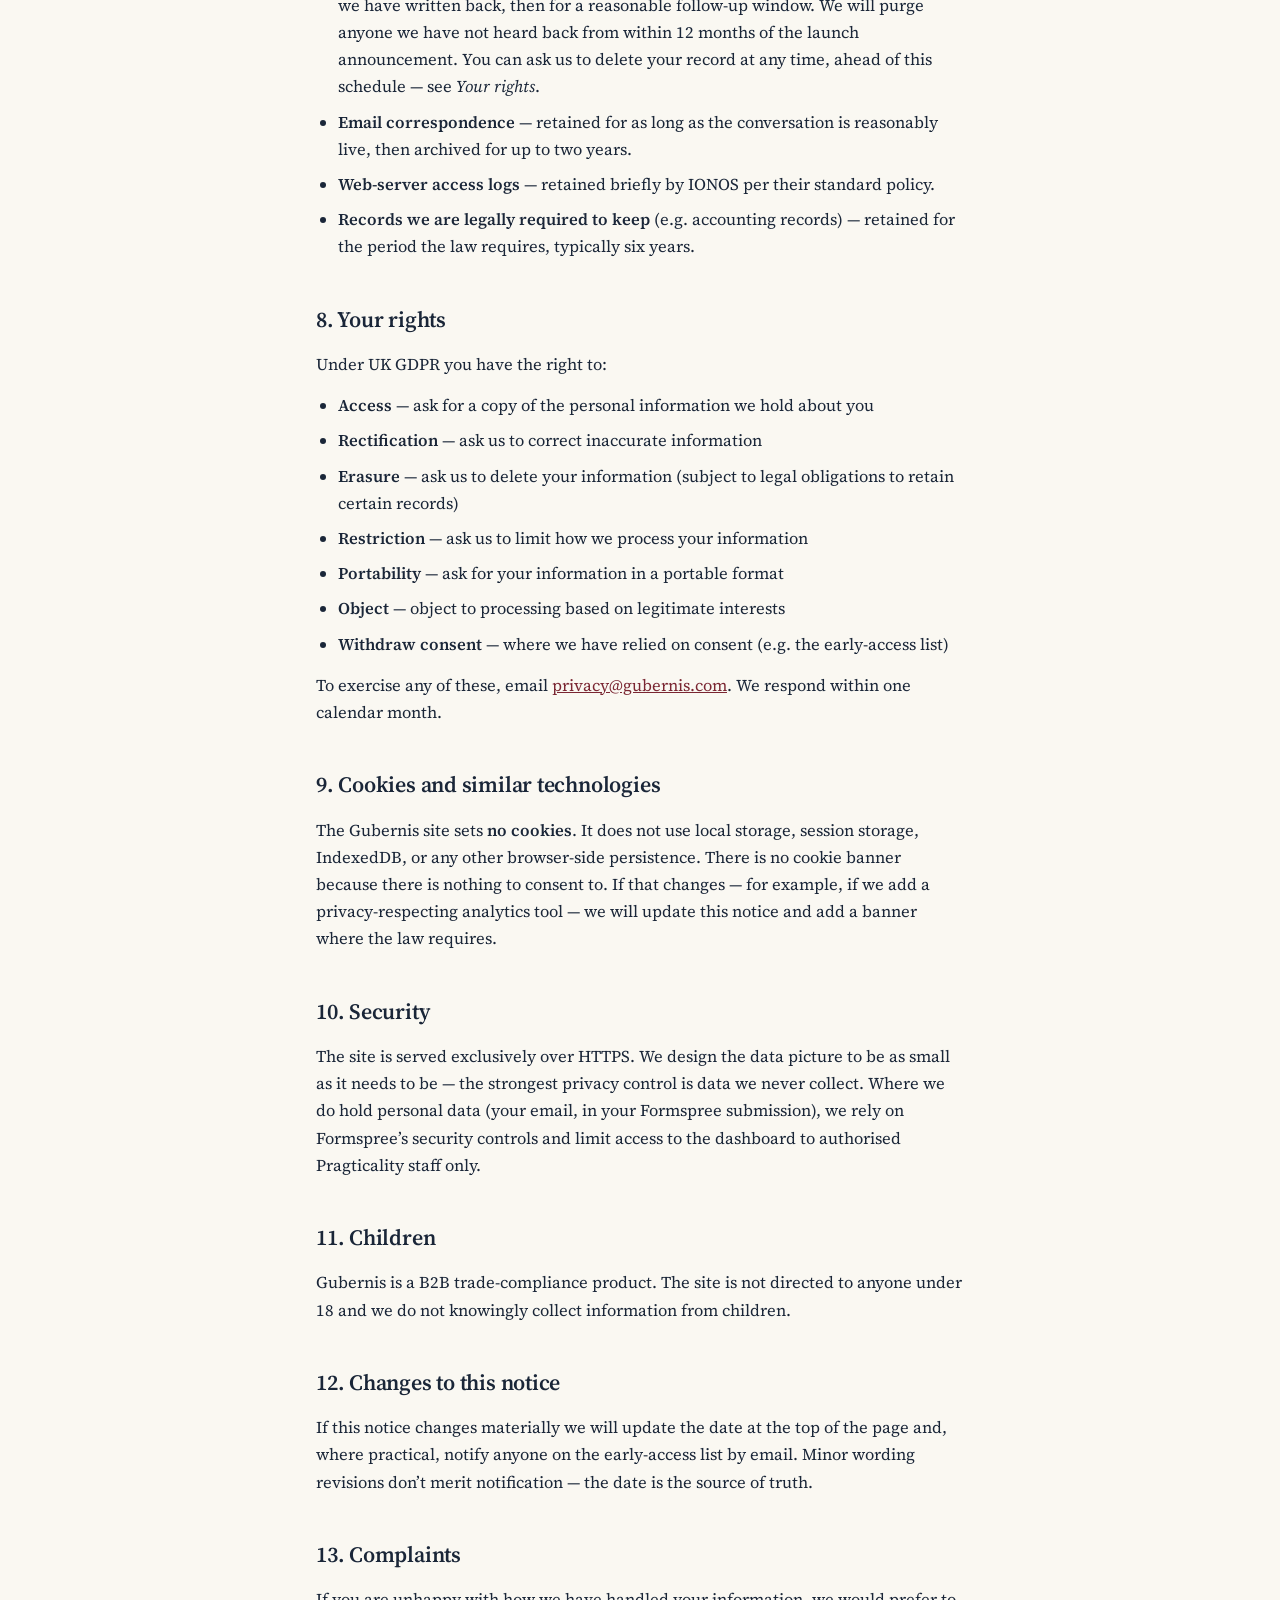
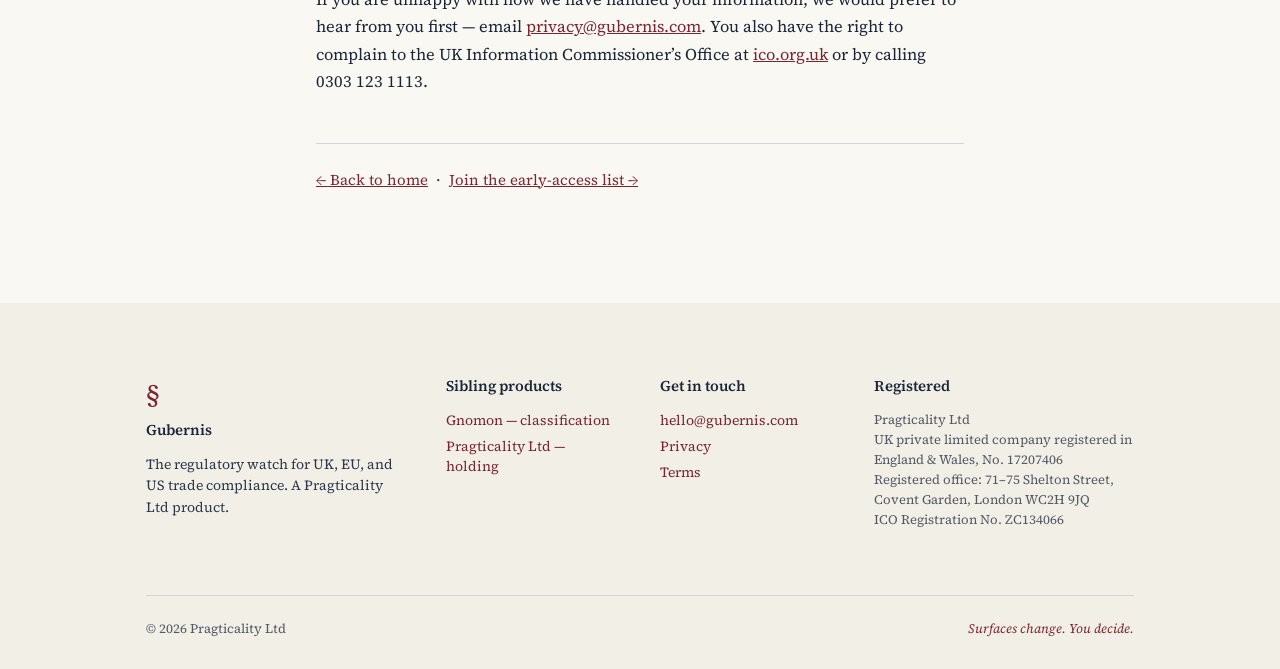
==== commit 7ed2e814: "terms: ship Subscription Agreement at /terms/ Phase 2 of legal-docs work. Drafted in-house per Steph" ====
--- a/privacy/index.html
+++ b/privacy/index.html
@@ -157,6 +157,7 @@
         <h4>Get in touch</h4>
         <a href="mailto:hello@gubernis.com">hello@gubernis.com</a>
         <a href="/privacy/">Privacy</a>
+        <a href="/terms/">Terms</a>
       </div>
       <div>
         <h4>Registered</h4>
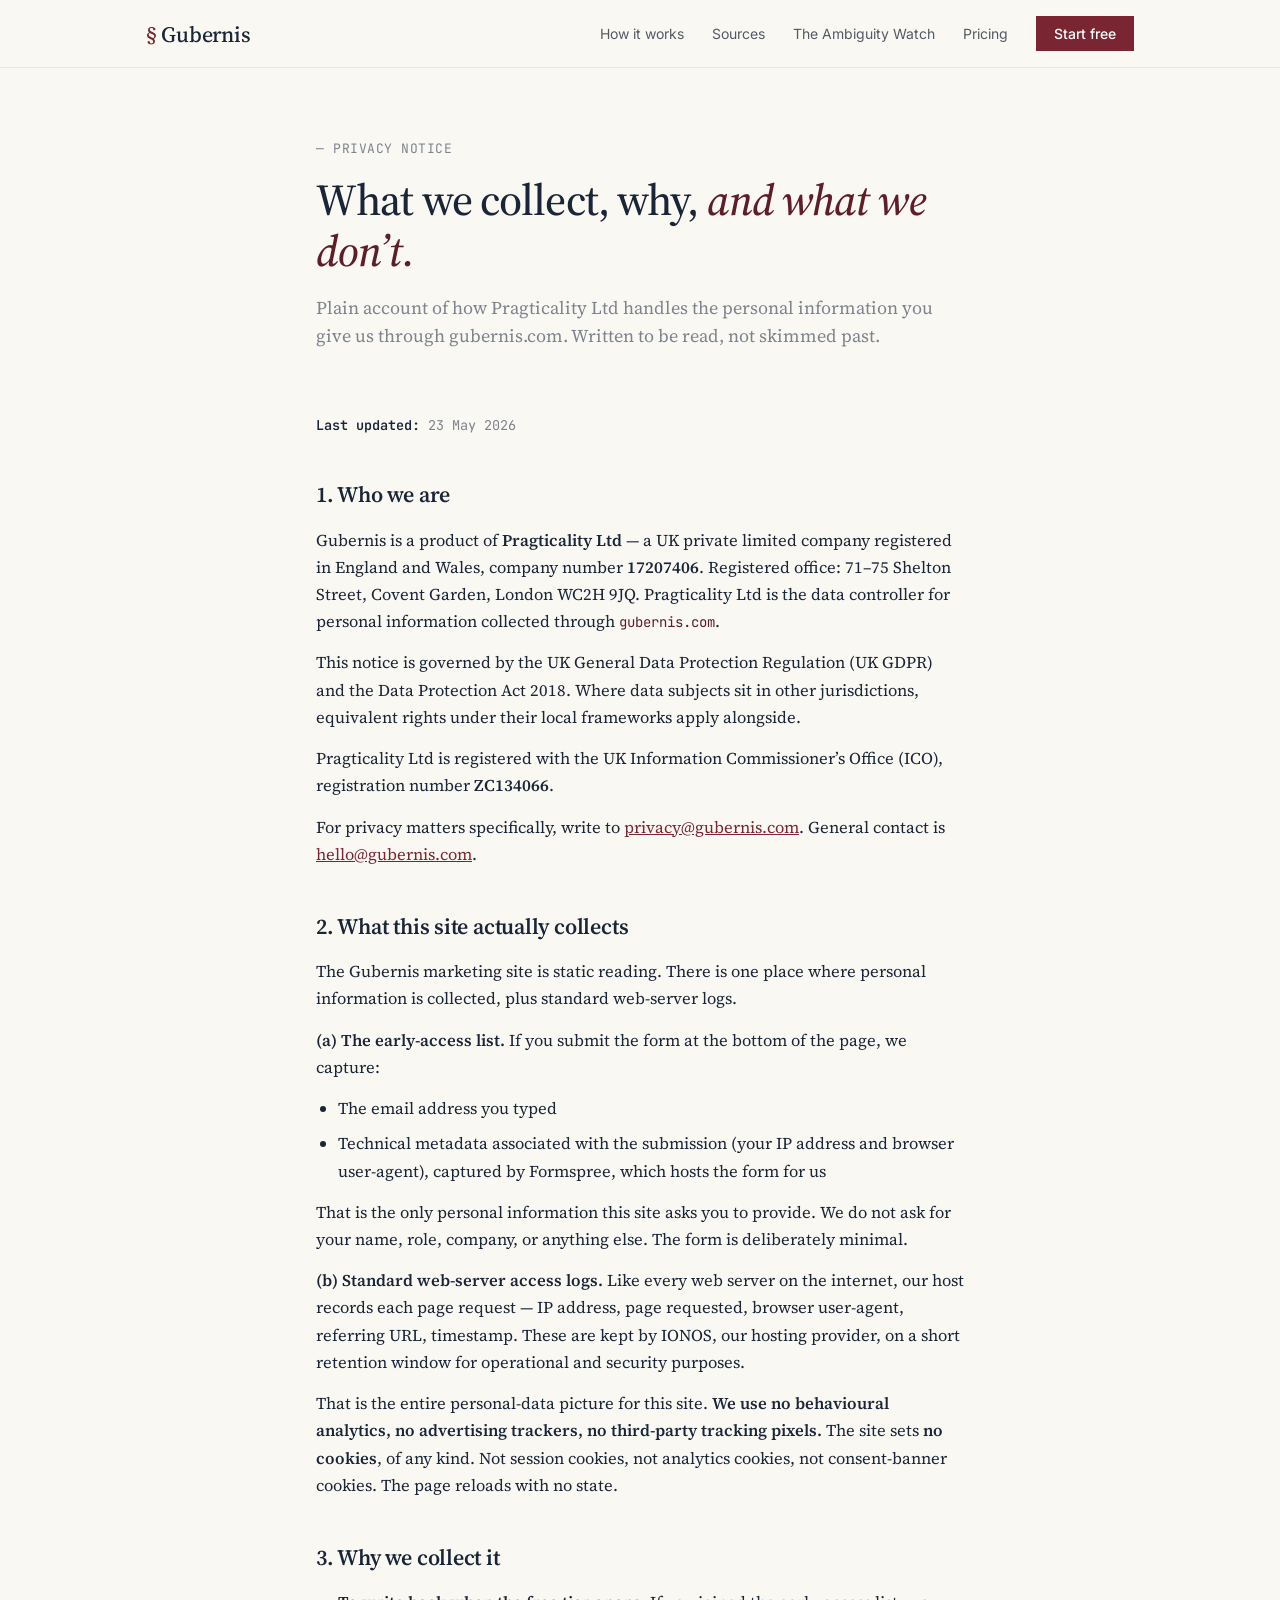
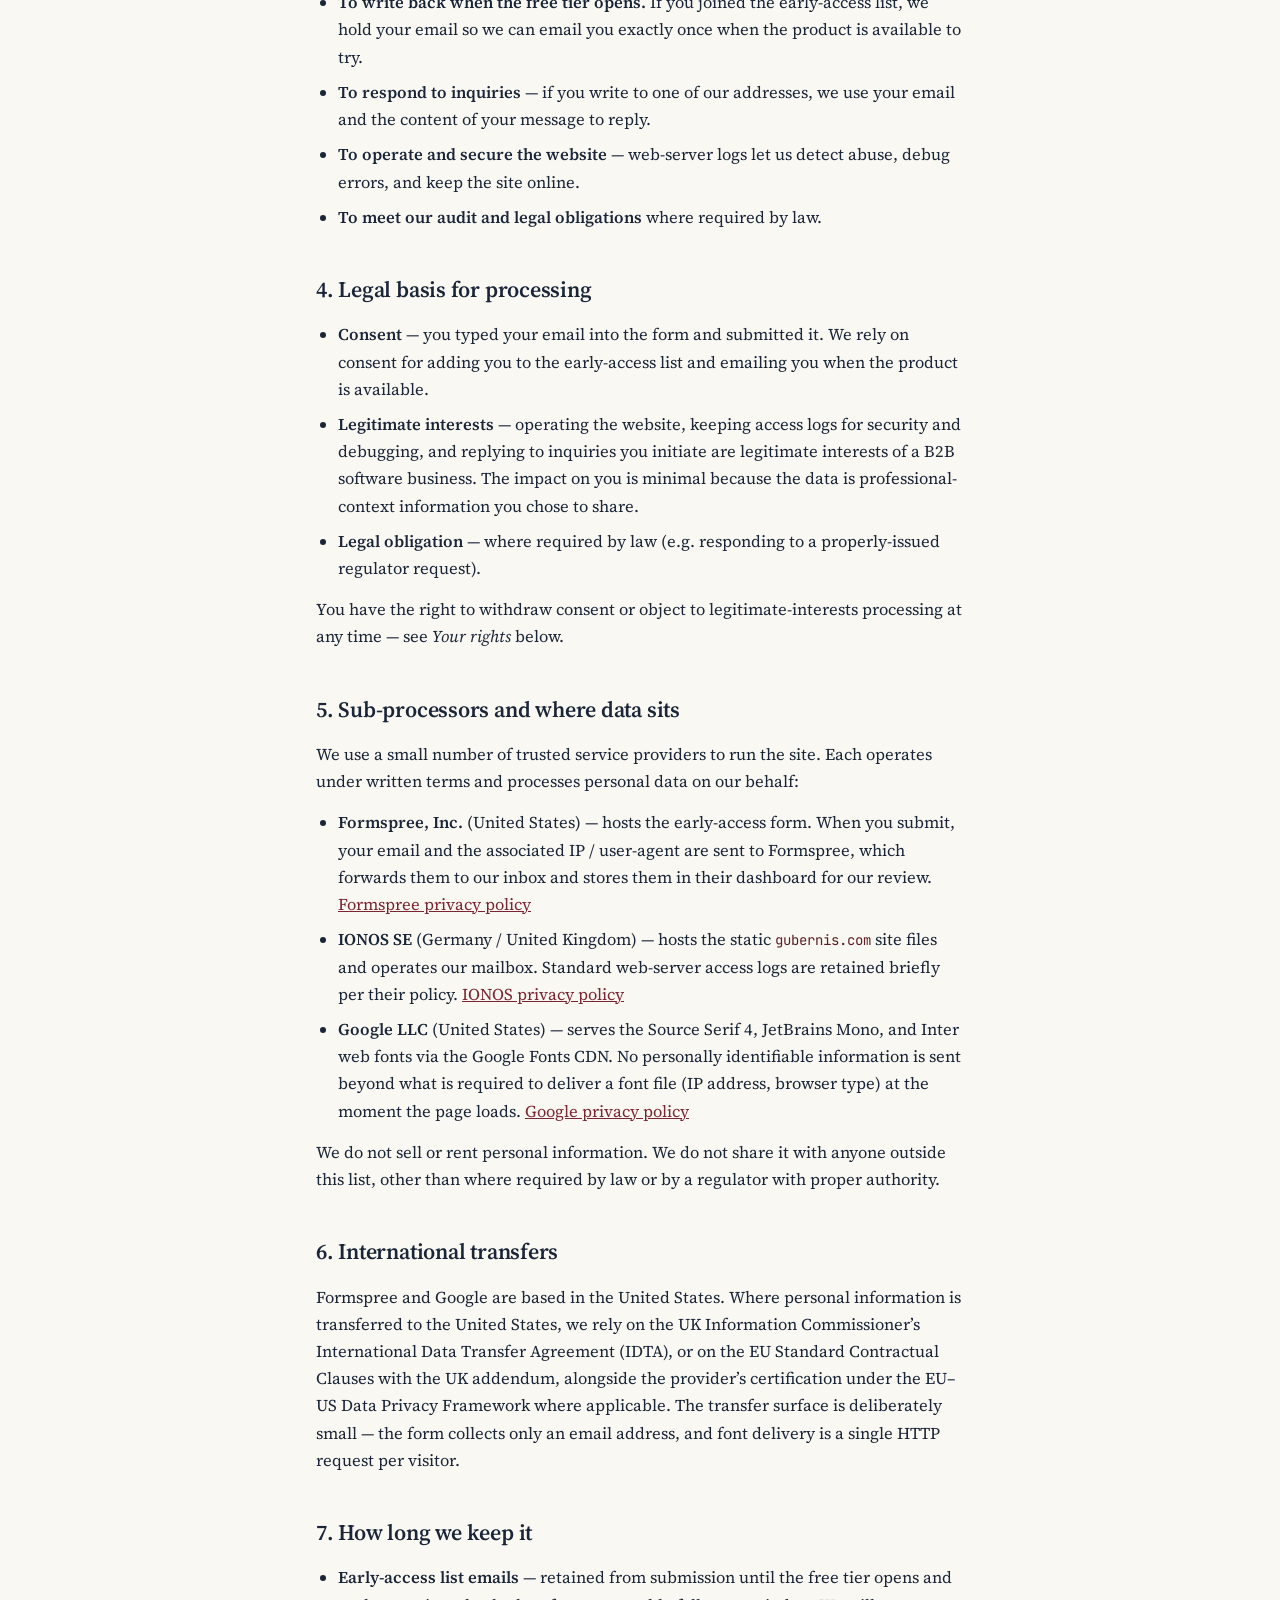
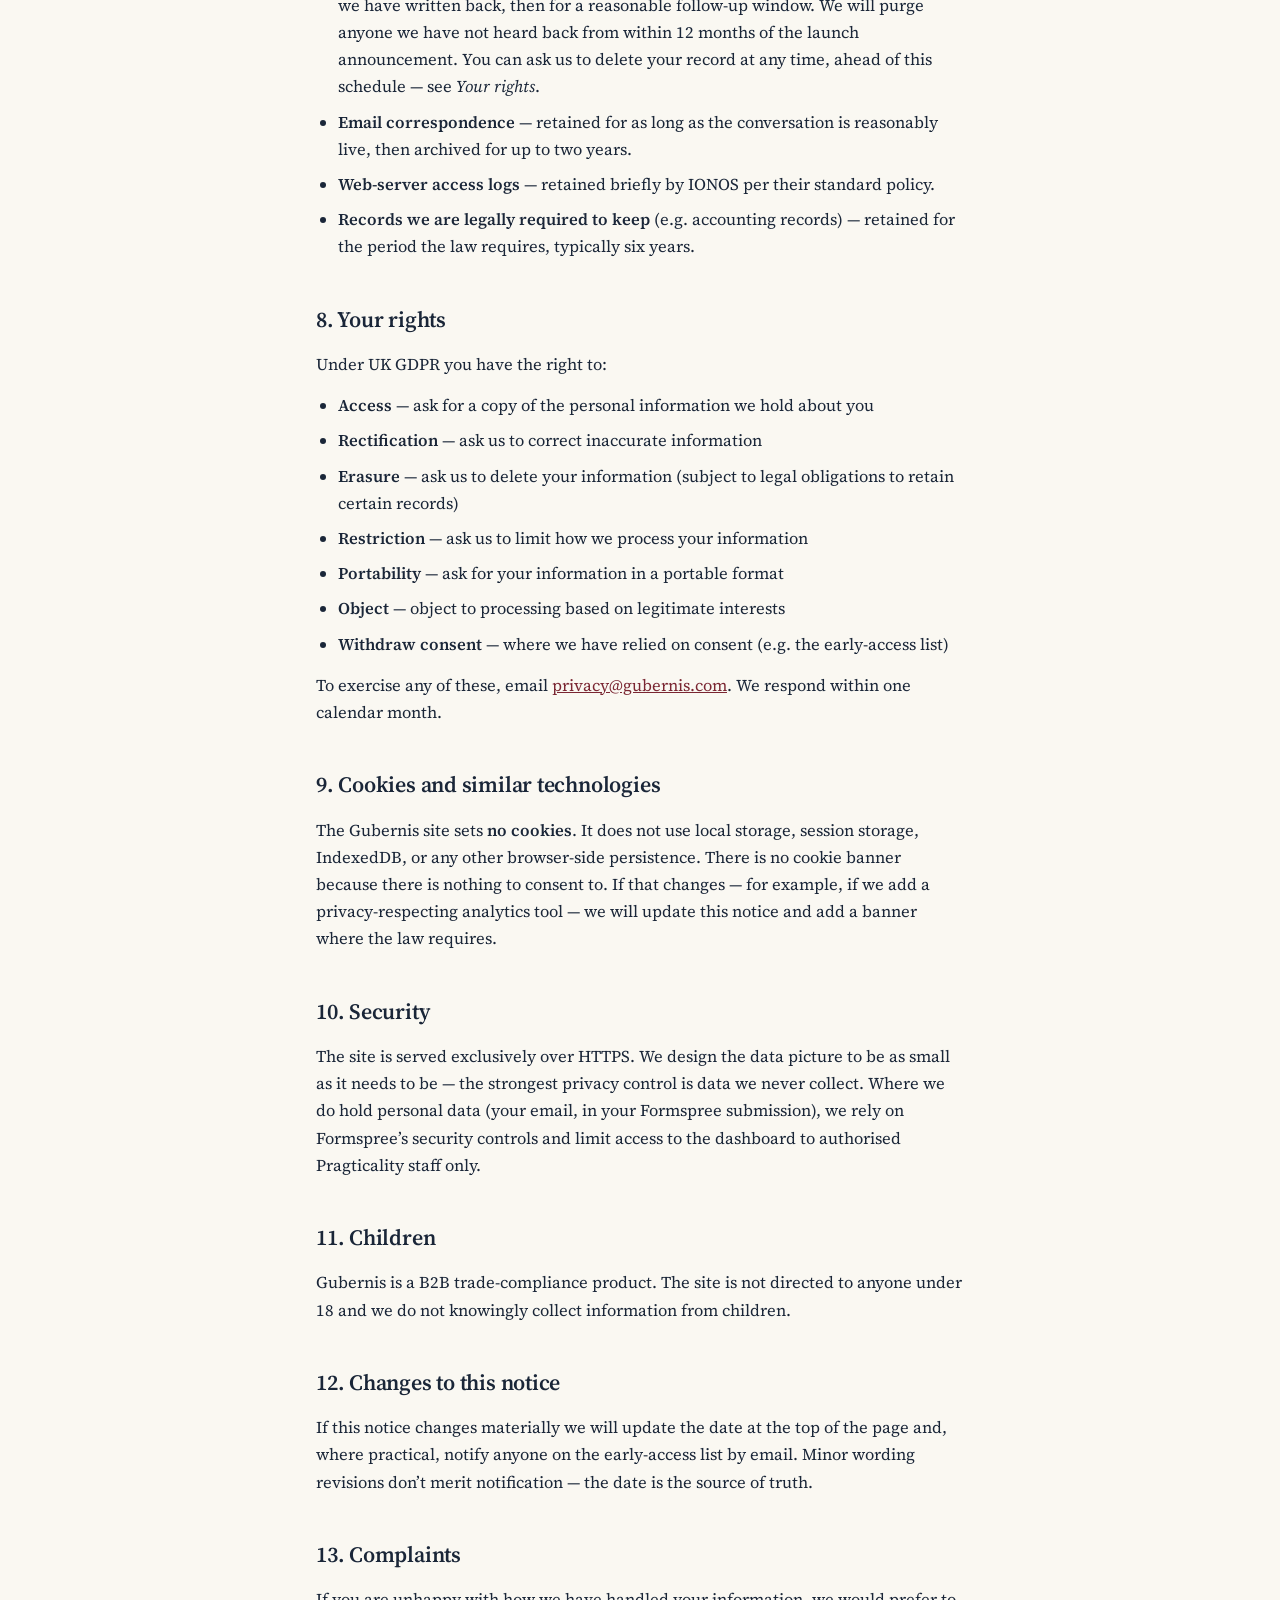
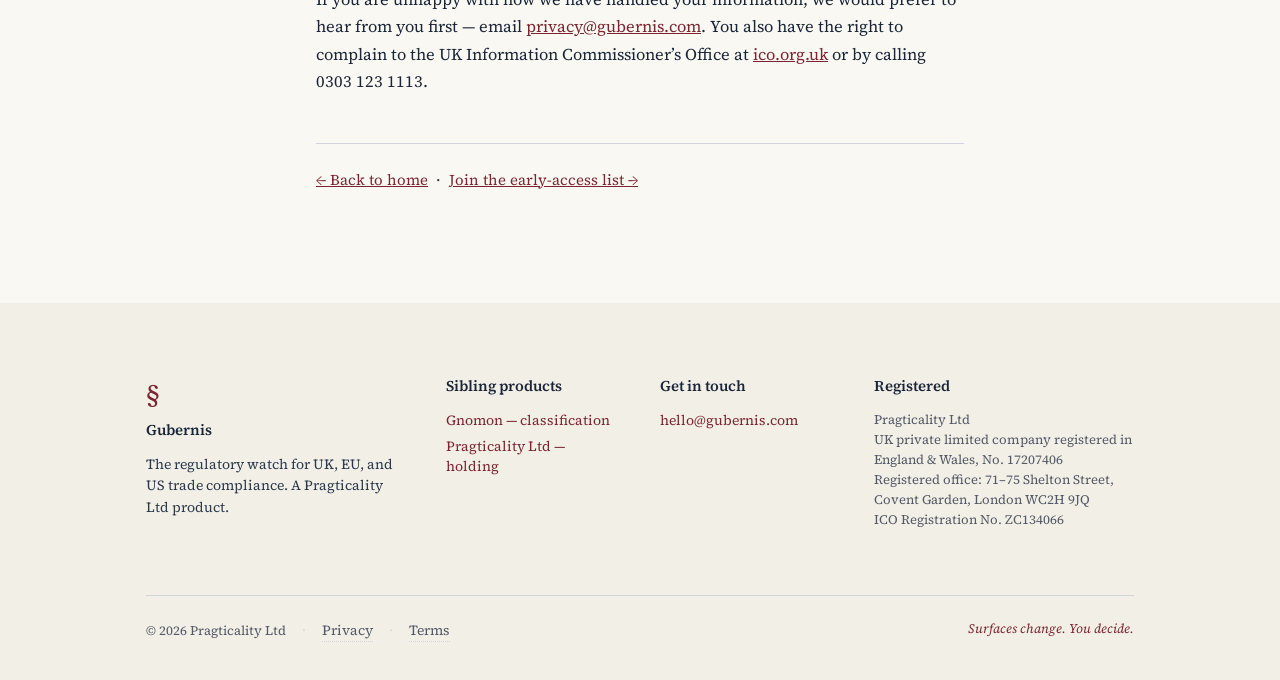
==== commit 26b4cb47: "footer: move Privacy + Terms to the bottom strip Privacy/Terms are conventional B2B "where users loo" ====
--- a/privacy/index.html
+++ b/privacy/index.html
@@ -156,8 +156,6 @@
       <div>
         <h4>Get in touch</h4>
         <a href="mailto:hello@gubernis.com">hello@gubernis.com</a>
-        <a href="/privacy/">Privacy</a>
-        <a href="/terms/">Terms</a>
       </div>
       <div>
         <h4>Registered</h4>
@@ -172,7 +170,13 @@
       </div>
     </div>
     <div class="footer-bottom">
-      <span>&copy; 2026 Pragticality Ltd</span>
+      <div class="footer-meta">
+        <span>&copy; 2026 Pragticality Ltd</span>
+        <span class="sep">·</span>
+        <a href="/privacy/">Privacy</a>
+        <span class="sep">·</span>
+        <a href="/terms/">Terms</a>
+      </div>
       <em>Surfaces change. You decide.</em>
     </div>
   </div>
--- a/styles.css
+++ b/styles.css
@@ -787,6 +787,24 @@
   color: var(--slate);
 }
 .footer-bottom em { color: var(--oxblood); font-style: italic; }
+.footer-bottom .footer-meta {
+  display: flex;
+  gap: 16px;
+  align-items: baseline;
+}
+.footer-bottom .footer-meta a {
+  color: var(--slate);
+  text-decoration: none;
+  border-bottom: 1px dotted var(--line);
+  padding-bottom: 1px;
+}
+.footer-bottom .footer-meta a:hover {
+  color: var(--ink);
+  border-bottom-color: var(--ink);
+}
+.footer-bottom .footer-meta .sep {
+  color: var(--line);
+}
 
 /* ────────────────────────────────────────────
    Responsive
